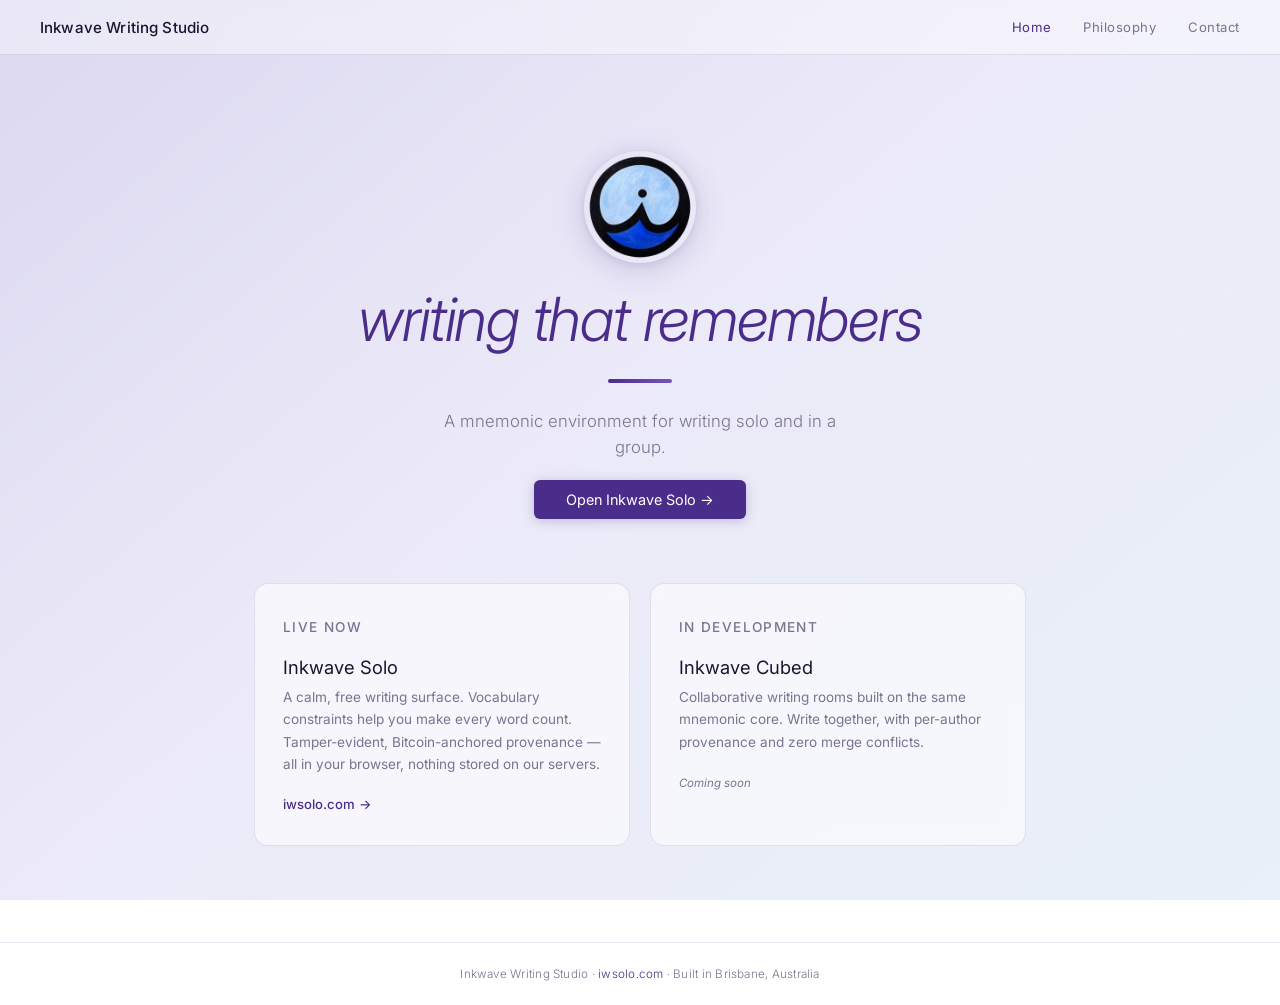
==== index.html @ 19dbd9b8 "feat: initial Inkwave Writing Studio landing site Three-page static site (Home, Philosophy, Contact)" ====
<!DOCTYPE html>
<html lang="en-AU">
<head>
  <meta charset="UTF-8" />
  <meta name="viewport" content="width=device-width, initial-scale=1.0" />

  <title>Inkwave Writing Studio — Writing That Remembers</title>
  <meta name="description" content="Inkwave Writing Studio is a calm, beautiful writing environment. A mnemonic environment for writing solo and in a group. Inkwave Solo is live at iwsolo.com." />

  <link rel="canonical" href="https://inkwave.au/" />
  <link rel="alternate" hreflang="en-AU" href="https://inkwave.au/" />

  <meta property="og:type" content="website" />
  <meta property="og:url" content="https://inkwave.au/" />
  <meta property="og:title" content="Inkwave Writing Studio — Writing That Remembers" />
  <meta property="og:description" content="A mnemonic environment for writing solo and in a group. Inkwave Solo is live — free, no sign-up." />
  <meta property="og:image" content="https://inkwave.au/og-image.png" />
  <meta property="og:image:width" content="1200" />
  <meta property="og:image:height" content="630" />
  <meta property="og:locale" content="en_AU" />
  <meta property="og:site_name" content="Inkwave Writing Studio" />

  <meta name="twitter:card" content="summary_large_image" />
  <meta name="twitter:title" content="Inkwave Writing Studio — Writing That Remembers" />
  <meta name="twitter:description" content="A mnemonic environment for writing solo and in a group." />
  <meta name="twitter:image" content="https://inkwave.au/og-image.png" />

  <link rel="icon" type="image/png" href="/logo.png" />
  <link rel="apple-touch-icon" href="/logo.png" />
  <link rel="preload" as="image" href="/logo.webp" type="image/webp" />
  <link rel="stylesheet" href="/style.css" />

  <script type="application/ld+json">
  {
    "@context": "https://schema.org",
    "@type": "WebSite",
    "name": "Inkwave Writing Studio",
    "alternateName": "Inkwave",
    "url": "https://inkwave.au",
    "description": "A mnemonic environment for writing solo and in a group. Calm, beautiful, and privacy-first.",
    "publisher": {
      "@type": "Organization",
      "name": "Inkwave Writing Studio",
      "url": "https://inkwave.au",
      "logo": { "@type": "ImageObject", "url": "https://inkwave.au/logo.png" }
    }
  }
  </script>
</head>
<body>

  <a href="#main" class="skip-link">Skip to content</a>

  <nav aria-label="Main navigation">
    <a href="/" class="nav-logo" aria-label="Inkwave Writing Studio home">Inkwave Writing Studio</a>
    <div class="nav-links">
      <a href="/" class="active" aria-current="page">Home</a>
      <a href="/philosophy">Philosophy</a>
      <a href="/contact">Contact</a>
    </div>
  </nav>

  <main id="main">
    <section class="hero" aria-labelledby="hero-heading">
      <picture>
        <source srcset="/logo.webp" type="image/webp" />
        <img src="/logo.png" alt="Inkwave Writing Studio" class="logo" width="112" height="112" />
      </picture>

      <h1 id="hero-heading"><em>writing that remembers</em></h1>
      <div class="hero-bar" aria-hidden="true"></div>
      <p class="tagline">A mnemonic environment for writing solo and in a group.</p>

      <a href="https://iwsolo.com" class="cta" rel="noopener">Open Inkwave Solo →</a>
    </section>

    <section class="products" aria-labelledby="products-heading">
      <h2 id="products-heading" class="sr-only">Products</h2>

      <article class="product">
        <p class="product-label">Live now</p>
        <h3>Inkwave Solo</h3>
        <p>A calm, free writing surface. Vocabulary constraints help you make every word count. Tamper-evident, Bitcoin-anchored provenance — all in your browser, nothing stored on our servers.</p>
        <a href="https://iwsolo.com" class="product-link" rel="noopener">iwsolo.com →</a>
      </article>

      <article class="product">
        <p class="product-label">In development</p>
        <h3>Inkwave Cubed</h3>
        <p>Collaborative writing rooms built on the same mnemonic core. Write together, with per-author provenance and zero merge conflicts.</p>
        <span class="product-dev">Coming soon</span>
      </article>
    </section>
  </main>

  <footer>
    <p>Inkwave Writing Studio &middot; <a href="https://iwsolo.com" rel="noopener">iwsolo.com</a> &middot; Built in Brisbane, Australia</p>
  </footer>

</body>
</html>
---- style.css ----
@import url('https://fonts.googleapis.com/css2?family=Inter:wght@300;400;500&display=swap');

*, *::before, *::after { box-sizing: border-box; margin: 0; padding: 0; }

:root {
  --ink:    #1a1630;
  --purple: #4a2d8a;
  --light:  #7a52bc;
  --muted:  #7a7490;
  --bg:     linear-gradient(140deg, #dbd8f0 0%, #eceaf8 45%, #e8f0f8 100%);
  --card:   rgba(255,255,255,0.55);
  --border: rgba(74,45,138,0.12);
}

html { scroll-behavior: smooth; }

body {
  font-family: 'Inter', system-ui, sans-serif;
  background: var(--bg);
  background-attachment: fixed;
  color: var(--ink);
  min-height: 100vh;
  display: flex;
  flex-direction: column;
  -webkit-font-smoothing: antialiased;
}

/* ── Accessibility ── */
.skip-link {
  position: absolute; left: -9999px; top: auto; width: 1px; height: 1px; overflow: hidden;
}
.skip-link:focus {
  position: static; width: auto; height: auto;
  padding: 0.5rem 1rem; background: var(--purple); color: #fff; z-index: 100;
}
.sr-only {
  position: absolute; width: 1px; height: 1px; padding: 0;
  margin: -1px; overflow: hidden; clip: rect(0,0,0,0); border: 0;
}

/* ── Nav ── */
nav {
  display: flex;
  align-items: center;
  justify-content: space-between;
  padding: 1.1rem 2.5rem;
  background: rgba(255,255,255,0.4);
  backdrop-filter: blur(12px);
  border-bottom: 1px solid var(--border);
  position: sticky;
  top: 0;
  z-index: 10;
}

.nav-logo {
  font-size: 0.95rem;
  font-weight: 500;
  color: var(--ink);
  text-decoration: none;
  letter-spacing: 0.01em;
}

.nav-links { display: flex; gap: 2rem; }

.nav-links a {
  font-size: 0.82rem;
  font-weight: 400;
  color: var(--muted);
  text-decoration: none;
  letter-spacing: 0.04em;
  transition: color 0.15s;
}
.nav-links a:hover,
.nav-links a.active { color: var(--purple); }

/* ── Main ── */
main { flex: 1; }

/* ── Hero ── */
.hero {
  display: flex;
  flex-direction: column;
  align-items: center;
  text-align: center;
  padding: 6rem 1.5rem 4rem;
  gap: 1.2rem;
}

.logo {
  border-radius: 50%;
  box-shadow: 0 6px 32px rgba(74,45,138,0.2), 0 2px 8px rgba(0,0,0,0.08);
}

.hero h1 {
  font-size: clamp(2.2rem, 7vw, 3.8rem);
  font-weight: 300;
  color: var(--ink);
  letter-spacing: -0.02em;
  line-height: 1.1;
}

.hero h1 em {
  font-style: italic;
  color: var(--purple);
}

.tagline {
  font-size: clamp(0.9rem, 2.5vw, 1.05rem);
  color: var(--muted);
  font-weight: 300;
  max-width: 420px;
  line-height: 1.55;
}

.hero-bar {
  width: 64px;
  height: 4px;
  border-radius: 2px;
  background: linear-gradient(90deg, var(--purple), var(--light));
  margin: 0.4rem 0;
}

/* ── CTA ── */
.cta {
  display: inline-block;
  padding: 0.7rem 2rem;
  background: var(--purple);
  color: #fff;
  text-decoration: none;
  border-radius: 6px;
  font-size: 0.9rem;
  font-family: inherit;
  font-weight: 400;
  border: none;
  cursor: pointer;
  transition: background 0.15s, box-shadow 0.15s;
  box-shadow: 0 2px 12px rgba(74,45,138,0.25);
}
.cta:hover {
  background: #6040a8;
  box-shadow: 0 4px 20px rgba(74,45,138,0.35);
}

/* ── Products section ── */
.products {
  display: grid;
  grid-template-columns: repeat(auto-fit, minmax(240px, 1fr));
  gap: 1.25rem;
  max-width: 820px;
  margin: 0 auto;
  padding: 0 1.5rem 6rem;
}

.product {
  background: var(--card);
  border: 1px solid var(--border);
  border-radius: 14px;
  padding: 2rem 1.75rem;
  backdrop-filter: blur(8px);
  transition: box-shadow 0.2s;
}
.product:hover {
  box-shadow: 0 4px 24px rgba(74,45,138,0.12);
}

.product-label {
  font-size: 0.7rem;
  font-weight: 500;
  letter-spacing: 0.1em;
  color: var(--light);
  text-transform: uppercase;
  margin-bottom: 0.6rem;
}

.product h3 {
  font-size: 1.15rem;
  font-weight: 400;
  color: var(--ink);
  margin-bottom: 0.5rem;
}

.product p {
  font-size: 0.85rem;
  color: var(--muted);
  line-height: 1.65;
  margin-bottom: 1.1rem;
}

.product-link {
  font-size: 0.82rem;
  color: var(--purple);
  text-decoration: none;
  font-weight: 500;
}
.product-link:hover { text-decoration: underline; }

.product-dev {
  font-size: 0.72rem;
  color: var(--muted);
  font-style: italic;
}

/* ── Prose pages ── */
.prose-page {
  max-width: 600px;
  margin: 0 auto;
  padding: 5rem 1.5rem 6rem;
}

.prose-page h1 {
  font-size: clamp(1.8rem, 5vw, 2.6rem);
  font-weight: 300;
  color: var(--ink);
  letter-spacing: -0.02em;
  margin-bottom: 0.5rem;
}

.prose-page .page-bar {
  width: 40px;
  height: 3px;
  background: linear-gradient(90deg, var(--purple), var(--light));
  border-radius: 2px;
  margin-bottom: 2rem;
}

.prose-page .lead {
  font-size: 1.05rem;
  color: var(--muted);
  font-weight: 300;
  margin-bottom: 2.5rem;
  line-height: 1.65;
}

.prose-page h2 {
  font-size: 0.82rem;
  font-weight: 500;
  color: var(--purple);
  letter-spacing: 0.08em;
  text-transform: uppercase;
  margin: 2.2rem 0 0.6rem;
}

.prose-page p {
  font-size: 0.95rem;
  color: #4a4660;
  line-height: 1.8;
  margin-bottom: 0.75rem;
  font-weight: 300;
}

.prose-page a { color: var(--purple); }
.prose-page a:hover { text-decoration: underline; }

.cta-block { margin-top: 2.5rem; }

/* ── Contact form ── */
.contact-form {
  display: flex;
  flex-direction: column;
  gap: 1.1rem;
  margin-bottom: 1.5rem;
}

.contact-form label {
  display: flex;
  flex-direction: column;
  gap: 0.35rem;
  font-size: 0.75rem;
  font-weight: 500;
  color: var(--muted);
  letter-spacing: 0.06em;
  text-transform: uppercase;
}

.contact-form input,
.contact-form textarea {
  background: rgba(255,255,255,0.7);
  border: 1px solid var(--border);
  border-radius: 8px;
  padding: 0.7rem 1rem;
  color: var(--ink);
  font-family: inherit;
  font-size: 0.92rem;
  font-weight: 300;
  outline: none;
  resize: vertical;
  transition: border-color 0.15s, box-shadow 0.15s;
}
.contact-form input:focus,
.contact-form textarea:focus {
  border-color: var(--purple);
  box-shadow: 0 0 0 3px rgba(74,45,138,0.08);
}

.contact-alt {
  font-size: 0.8rem;
  color: var(--muted);
  margin-top: 1.5rem;
  font-weight: 300;
}
.contact-alt a { color: var(--purple); }

/* ── Footer ── */
footer {
  text-align: center;
  padding: 1.5rem;
  font-size: 0.73rem;
  color: var(--muted);
  border-top: 1px solid var(--border);
  background: rgba(255,255,255,0.25);
  font-weight: 300;
  letter-spacing: 0.02em;
}
footer a { color: var(--purple); text-decoration: none; }
footer a:hover { text-decoration: underline; }

/* ── Responsive ── */
@media (max-width: 520px) {
  nav { padding: 1rem 1.25rem; }
  .nav-links { gap: 1.2rem; }
  .hero { padding: 4rem 1rem 3rem; }
  .prose-page { padding: 3.5rem 1.25rem 4rem; }
}
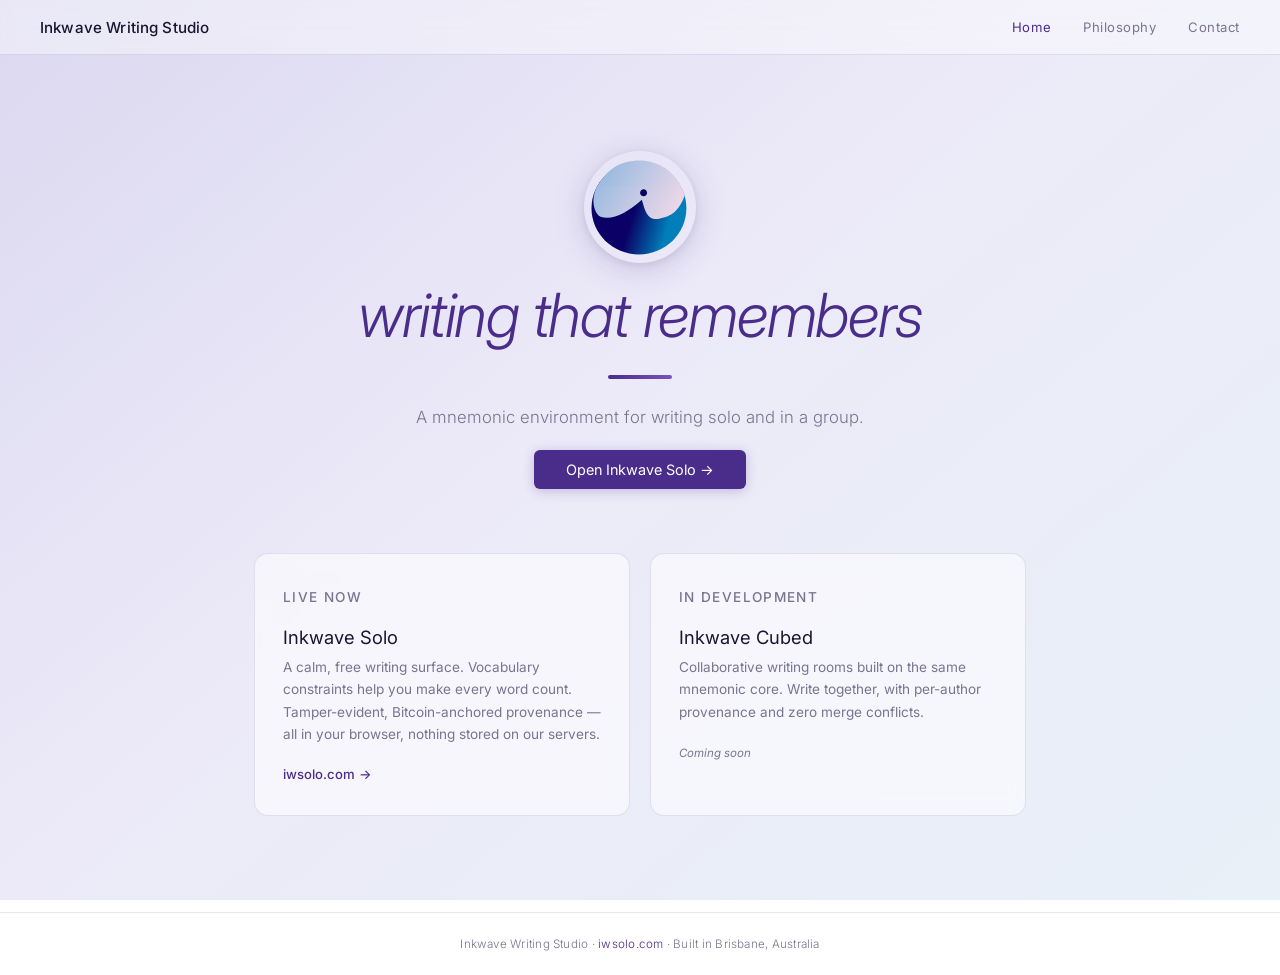
==== commit 95f5a311: "feat: switch to SVG logo (inkwave-logo-master 2)" ====
--- a/index.html
+++ b/index.html
@@ -7,14 +7,14 @@
   <title>Inkwave Writing Studio — Writing That Remembers</title>
   <meta name="description" content="Inkwave Writing Studio is a calm, beautiful writing environment. A mnemonic environment for writing solo and in a group. Inkwave Solo is live at iwsolo.com." />
 
-  <link rel="canonical" href="https://inkwave.au/" />
-  <link rel="alternate" hreflang="en-AU" href="https://inkwave.au/" />
+  <link rel="canonical" href="https://inkwave.me/" />
+  <link rel="alternate" hreflang="en-AU" href="https://inkwave.me/" />
 
   <meta property="og:type" content="website" />
-  <meta property="og:url" content="https://inkwave.au/" />
+  <meta property="og:url" content="https://inkwave.me/" />
   <meta property="og:title" content="Inkwave Writing Studio — Writing That Remembers" />
   <meta property="og:description" content="A mnemonic environment for writing solo and in a group. Inkwave Solo is live — free, no sign-up." />
-  <meta property="og:image" content="https://inkwave.au/og-image.png" />
+  <meta property="og:image" content="https://inkwave.me/og-image.png" />
   <meta property="og:image:width" content="1200" />
   <meta property="og:image:height" content="630" />
   <meta property="og:locale" content="en_AU" />
@@ -23,11 +23,10 @@
   <meta name="twitter:card" content="summary_large_image" />
   <meta name="twitter:title" content="Inkwave Writing Studio — Writing That Remembers" />
   <meta name="twitter:description" content="A mnemonic environment for writing solo and in a group." />
-  <meta name="twitter:image" content="https://inkwave.au/og-image.png" />
+  <meta name="twitter:image" content="https://inkwave.me/og-image.png" />
 
-  <link rel="icon" type="image/png" href="/logo.png" />
-  <link rel="apple-touch-icon" href="/logo.png" />
-  <link rel="preload" as="image" href="/logo.webp" type="image/webp" />
+  <link rel="icon" type="image/svg+xml" href="/logo.svg" />
+  <link rel="apple-touch-icon" href="/logo.svg" />
   <link rel="stylesheet" href="/style.css" />
 
   <script type="application/ld+json">
@@ -36,13 +35,13 @@
     "@type": "WebSite",
     "name": "Inkwave Writing Studio",
     "alternateName": "Inkwave",
-    "url": "https://inkwave.au",
+    "url": "https://inkwave.me",
     "description": "A mnemonic environment for writing solo and in a group. Calm, beautiful, and privacy-first.",
     "publisher": {
       "@type": "Organization",
       "name": "Inkwave Writing Studio",
-      "url": "https://inkwave.au",
-      "logo": { "@type": "ImageObject", "url": "https://inkwave.au/logo.png" }
+      "url": "https://inkwave.me",
+      "logo": { "@type": "ImageObject", "url": "https://inkwave.me/logo.svg" }
     }
   }
   </script>
@@ -62,10 +61,7 @@
 
   <main id="main">
     <section class="hero" aria-labelledby="hero-heading">
-      <picture>
-        <source srcset="/logo.webp" type="image/webp" />
-        <img src="/logo.png" alt="Inkwave Writing Studio" class="logo" width="112" height="112" />
-      </picture>
+      <img src="/logo.svg" alt="Inkwave Writing Studio" class="logo" width="112" height="112" />
 
       <h1 id="hero-heading"><em>writing that remembers</em></h1>
       <div class="hero-bar" aria-hidden="true"></div>
--- a/style.css
+++ b/style.css
@@ -108,7 +108,8 @@
   font-size: clamp(0.9rem, 2.5vw, 1.05rem);
   color: var(--muted);
   font-weight: 300;
-  max-width: 420px;
+  max-width: 600px;
+  white-space: nowrap;
   line-height: 1.55;
 }
 
@@ -125,7 +126,8 @@
   display: inline-block;
   padding: 0.7rem 2rem;
   background: var(--purple);
-  color: #fff;
+  color: #fff !important;
+  -webkit-text-fill-color: #fff;
   text-decoration: none;
   border-radius: 6px;
   font-size: 0.9rem;
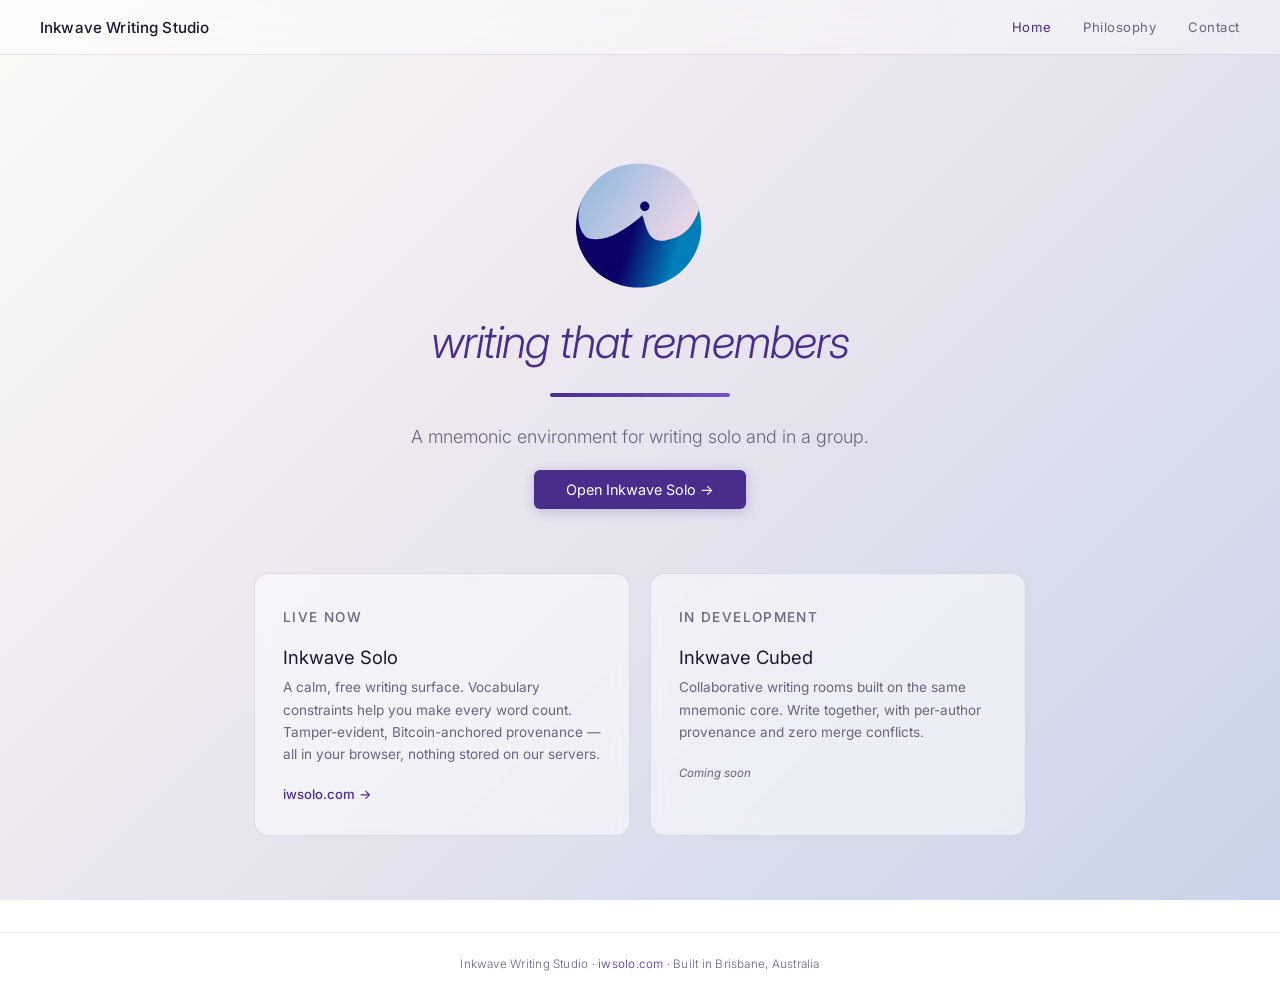
==== commit ac456f58: "fix: logo larger + no bg, equal-width texts, wider bar, parchment-to-blue gradient" ====
--- a/index.html
+++ b/index.html
@@ -61,7 +61,7 @@
 
   <main id="main">
     <section class="hero" aria-labelledby="hero-heading">
-      <img src="/logo.svg" alt="Inkwave Writing Studio" class="logo" width="112" height="112" />
+      <img src="/logo.svg" alt="Inkwave Writing Studio" class="logo" width="148" height="148" />
 
       <h1 id="hero-heading"><em>writing that remembers</em></h1>
       <div class="hero-bar" aria-hidden="true"></div>
--- a/style.css
+++ b/style.css
@@ -6,9 +6,9 @@
   --ink:    #1a1630;
   --purple: #4a2d8a;
   --light:  #7a52bc;
-  --muted:  #7a7490;
-  --bg:     linear-gradient(140deg, #dbd8f0 0%, #eceaf8 45%, #e8f0f8 100%);
-  --card:   rgba(255,255,255,0.55);
+  --muted:  #6a6480;
+  --bg:     linear-gradient(135deg, #fbfaf6 0%, #ede8f0 40%, #c8d4e8 100%);
+  --card:   rgba(255,255,255,0.5);
   --border: rgba(74,45,138,0.12);
 }
 
@@ -87,16 +87,16 @@
 }
 
 .logo {
-  border-radius: 50%;
-  box-shadow: 0 6px 32px rgba(74,45,138,0.2), 0 2px 8px rgba(0,0,0,0.08);
+  display: block;
 }
 
 .hero h1 {
-  font-size: clamp(2.2rem, 7vw, 3.8rem);
+  font-size: clamp(1.8rem, 3.8vw, 2.8rem);
   font-weight: 300;
   color: var(--ink);
   letter-spacing: -0.02em;
   line-height: 1.1;
+  white-space: nowrap;
 }
 
 .hero h1 em {
@@ -105,16 +105,15 @@
 }
 
 .tagline {
-  font-size: clamp(0.9rem, 2.5vw, 1.05rem);
-  color: var(--muted);
-  font-weight: 300;
-  max-width: 600px;
+  font-size: clamp(0.95rem, 1.55vw, 1.12rem);
+  color: var(--muted);
+  font-weight: 300;
   white-space: nowrap;
   line-height: 1.55;
 }
 
 .hero-bar {
-  width: 64px;
+  width: 180px;
   height: 4px;
   border-radius: 2px;
   background: linear-gradient(90deg, var(--purple), var(--light));
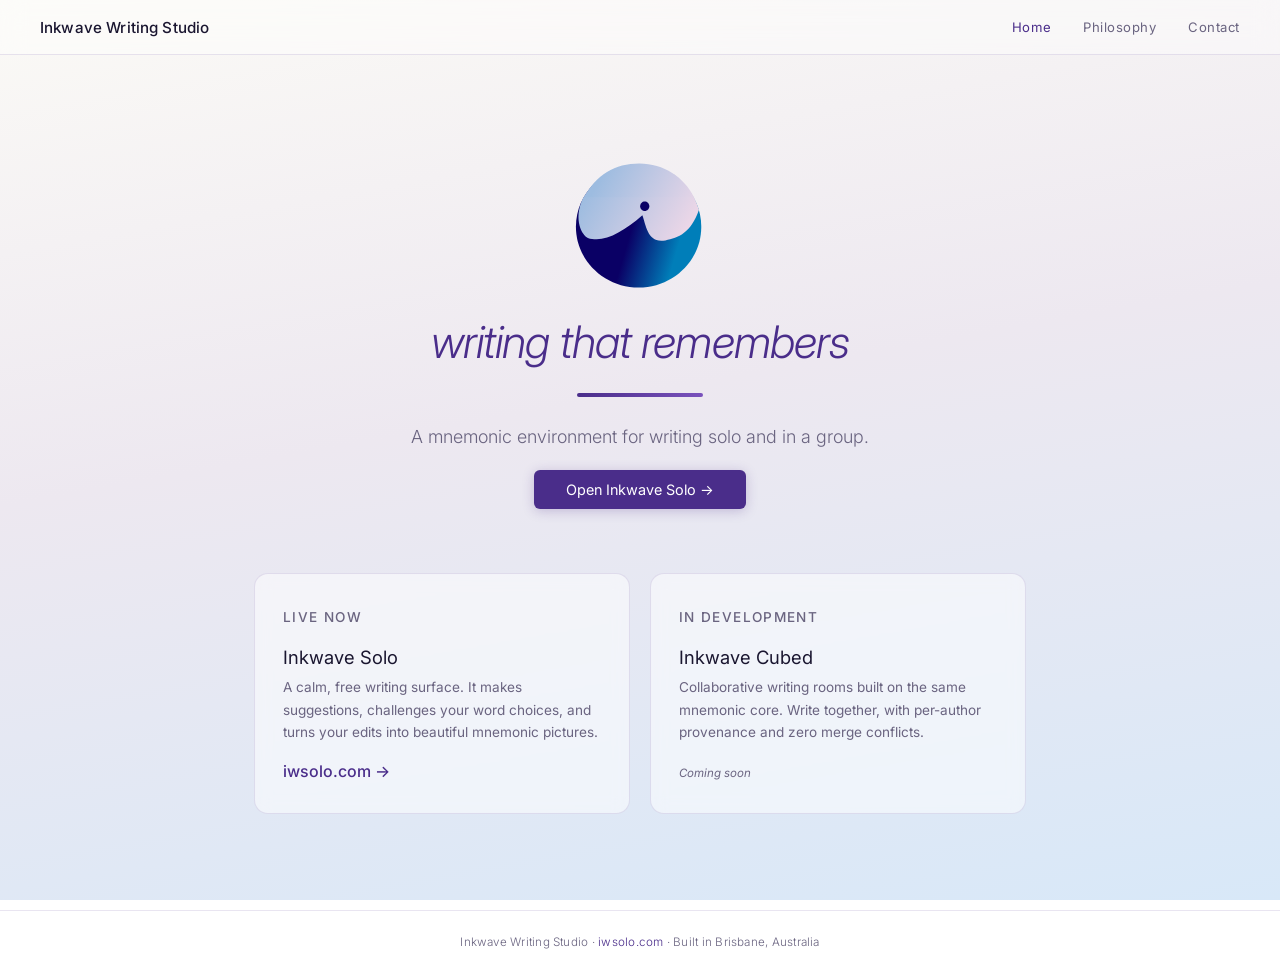
==== commit 05ee8e1a: "fix: prune Inkwave Solo copy, add suggestions + mnemonic pictures" ====
--- a/index.html
+++ b/index.html
@@ -76,7 +76,7 @@
       <article class="product">
         <p class="product-label">Live now</p>
         <h3>Inkwave Solo</h3>
-        <p>A calm, free writing surface. Vocabulary constraints help you make every word count. Tamper-evident, Bitcoin-anchored provenance — all in your browser, nothing stored on our servers.</p>
+        <p>A calm, free writing surface. It makes suggestions, challenges your word choices, and turns your edits into beautiful mnemonic pictures.</p>
         <a href="https://iwsolo.com" class="product-link" rel="noopener">iwsolo.com →</a>
       </article>
 
--- a/style.css
+++ b/style.css
@@ -7,7 +7,7 @@
   --purple: #4a2d8a;
   --light:  #7a52bc;
   --muted:  #6a6480;
-  --bg:     linear-gradient(135deg, #fbfaf6 0%, #ede8f0 40%, #c8d4e8 100%);
+  --bg:     linear-gradient(170deg, #fbfaf6 0%, #ede8f0 45%, #d8e8f8 100%);
   --card:   rgba(255,255,255,0.5);
   --border: rgba(74,45,138,0.12);
 }
@@ -113,7 +113,7 @@
 }
 
 .hero-bar {
-  width: 180px;
+  width: 126px;
   height: 4px;
   border-radius: 2px;
   background: linear-gradient(90deg, var(--purple), var(--light));
@@ -188,7 +188,7 @@
 }
 
 .product-link {
-  font-size: 0.82rem;
+  font-size: 1rem;
   color: var(--purple);
   text-decoration: none;
   font-weight: 500;
@@ -217,7 +217,7 @@
 }
 
 .prose-page .page-bar {
-  width: 40px;
+  width: 200px;
   height: 3px;
   background: linear-gradient(90deg, var(--purple), var(--light));
   border-radius: 2px;
@@ -293,6 +293,10 @@
   box-shadow: 0 0 0 3px rgba(74,45,138,0.08);
 }
 
+.contact-page .page-bar {
+  width: 130px;
+}
+
 .contact-alt {
   font-size: 0.8rem;
   color: var(--muted);
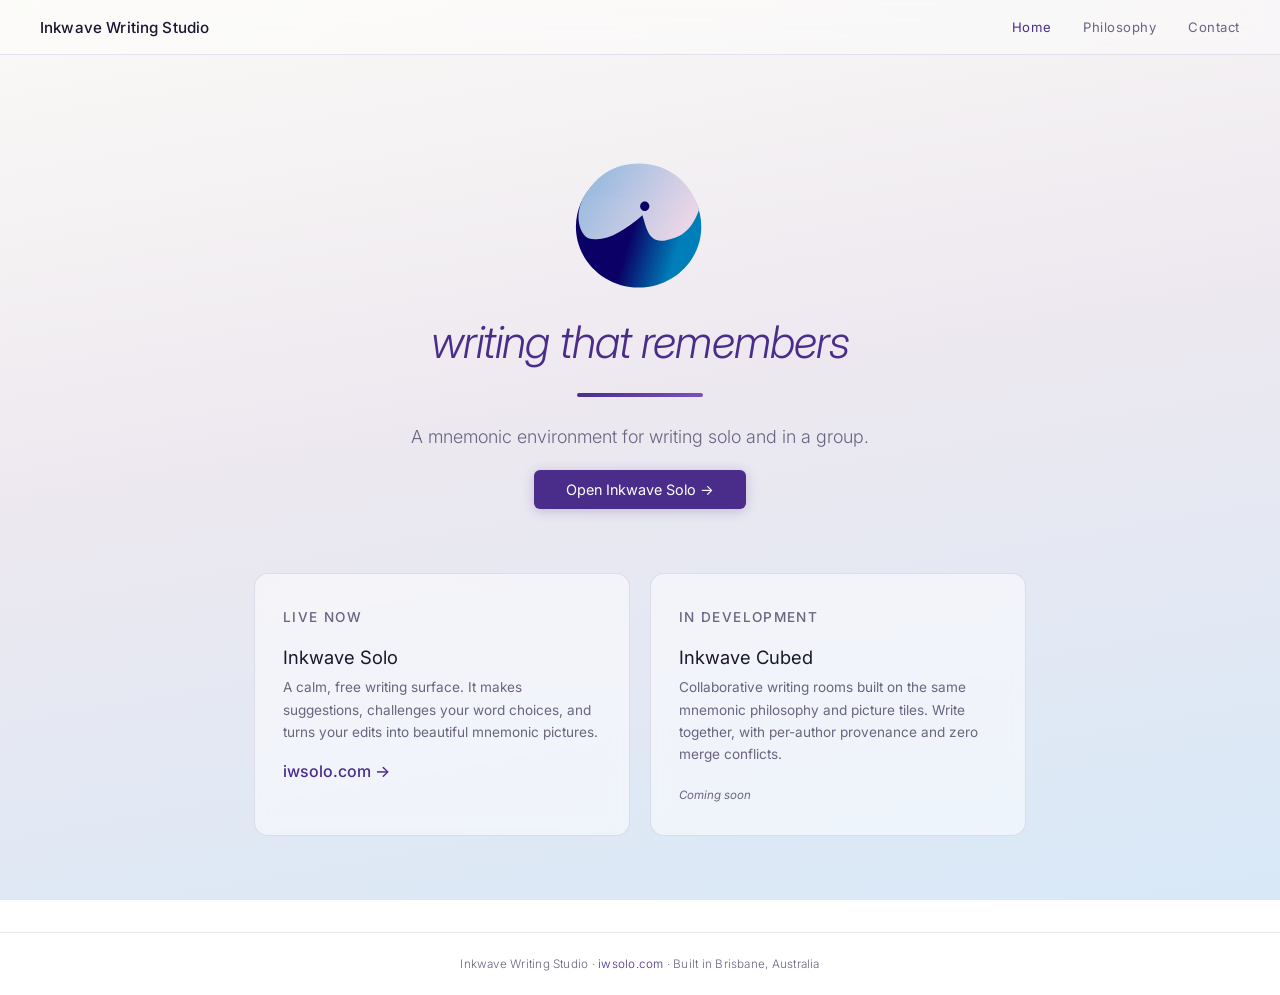
==== commit 3a1ec6ef: "fix: update Inkwave Cubed copy" ====
--- a/index.html
+++ b/index.html
@@ -83,7 +83,7 @@
       <article class="product">
         <p class="product-label">In development</p>
         <h3>Inkwave Cubed</h3>
-        <p>Collaborative writing rooms built on the same mnemonic core. Write together, with per-author provenance and zero merge conflicts.</p>
+        <p>Collaborative writing rooms built on the same mnemonic philosophy and picture tiles. Write together, with per-author provenance and zero merge conflicts.</p>
         <span class="product-dev">Coming soon</span>
       </article>
     </section>
